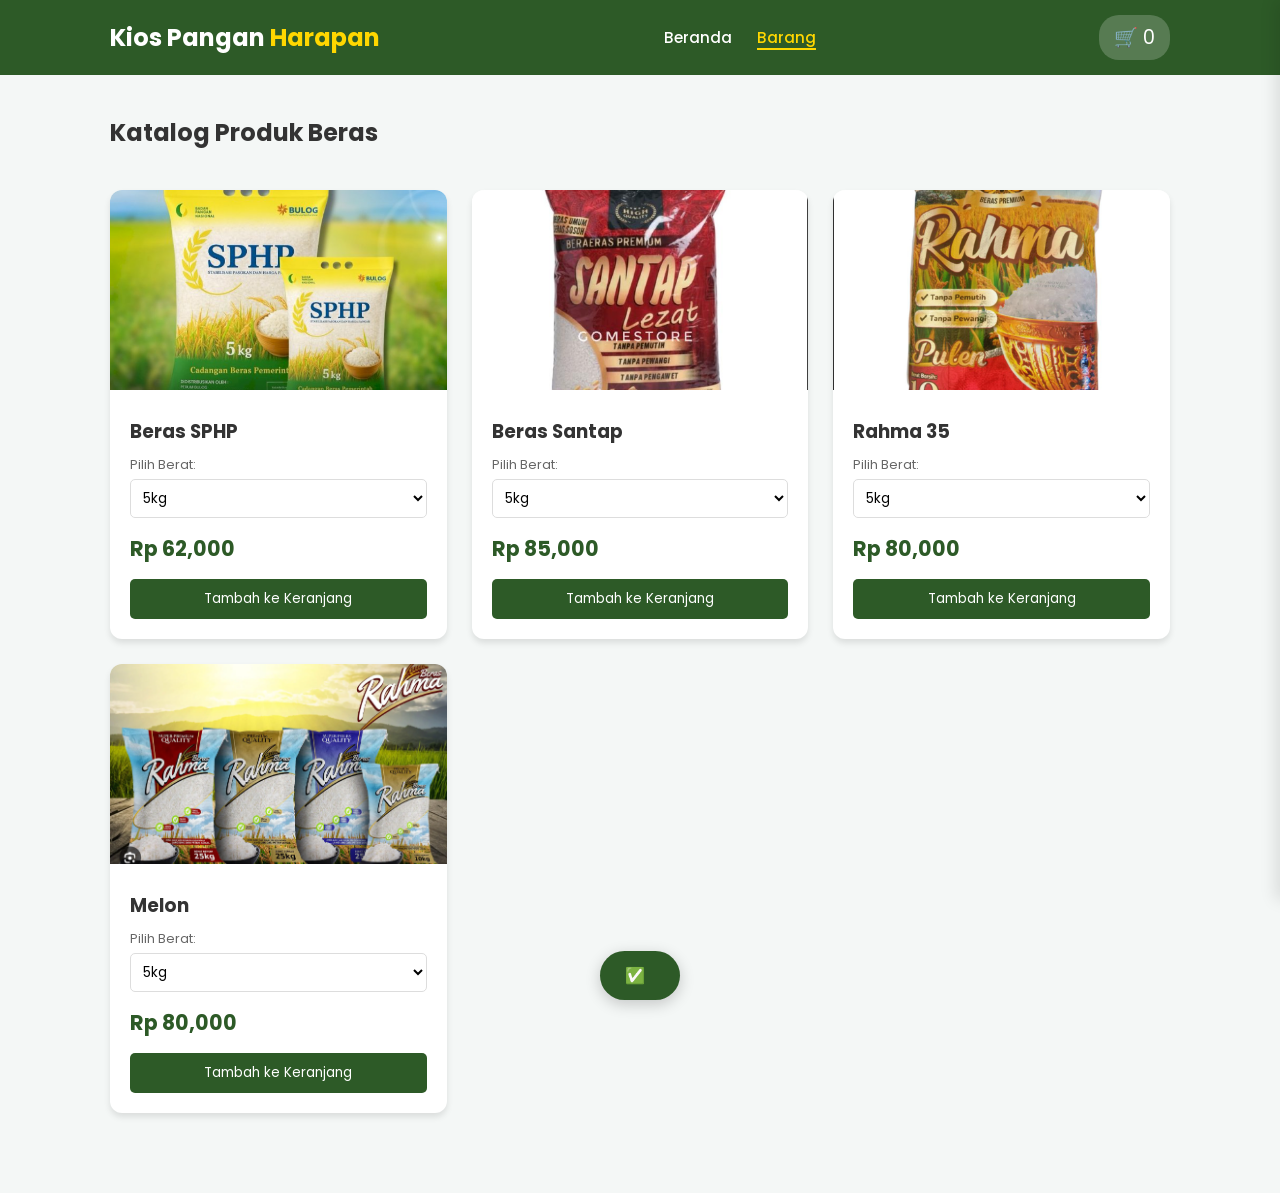
==== barang.html @ 5525b13c "first commit" ====
<!DOCTYPE html>
<html lang="id">
<head>
    <meta charset="UTF-8">
    <meta name="viewport" content="width=device-width, initial-scale=1.0">
    <title>Produk - Kios Pangan Harapan</title>
    <link rel="stylesheet" href="p.css">
    <link href="https://fonts.googleapis.com/css2?family=Poppins:wght@400;700&display=swap" rel="stylesheet">
</head>
<body>
    <nav>
        <div class="container navbar">
            <h1 class="logo">Kios Pangan<span> Harapan</span></h1>
            <ul class="nav-links">
                <li><a href="index.html">Beranda</a></li>
                <li><a href="produk.html" class="active">Barang</a></li>
            </ul>
            <div class="cart-icon" onclick="toggleCart()">
                🛒 <span id="cart-count">0</span>
            </div>
        </div>
    </nav>

    <main class="container page-content">
        <h2 class="section-title">Katalog Produk Beras</h2>
        <div class="products" id="product-list">
            </div>
    </main>

    <div id="cart-sidebar" class="sidebar">
        <div class="sidebar-header">
            <h3>Keranjang Belanja</h3>
            <button onclick="toggleCart()">×</button>
        </div>
        <div id="cart-items"></div>
        <div class="cart-footer">
            <div class="total">Total: <span id="total-price">Rp 0</span></div>
            <button class="btn-checkout" onclick="checkoutWhatsApp()">Pesan ke WhatsApp</button>
        </div>
    </div>

    <div id="notification" class="notification">
        <span id="notif-message"></span>
    </div>

    <script src="p.js"></script>
</body>
</html>
---- p.css ----
* {
    margin: 0;
    padding: 0;
    box-sizing: border-box;
    font-family: 'Poppins', sans-serif;
}

body {
    background-color: #f4f7f6;
    color: #333;
}

.container {
    max-width: 1100px;
    margin: auto;
    padding: 0 20px;
}

/* Navbar */
nav {
    background: #2d5a27;
    color: white;
    padding: 15px 0;
    position: sticky;
    top: 0;
    z-index: 100;
}

.navbar {
    display: flex;
    justify-content: space-between;
    align-items: center;
}

.logo span {
    color: #ffd700;
}

.cart-icon {
    cursor: pointer;
    font-size: 1.2rem;
    background: rgba(255,255,255,0.2);
    padding: 8px 15px;
    border-radius: 20px;
}

/* Hero Section */
.hero {
    /* Gunakan nama file foto Anda di dalam url() */
    background: linear-gradient(rgba(0,0,0,0.6), rgba(0,0,0,0.6)), 
                url('WhatsApp Image 2026-04-24 at 15.52.23.jpeg'); 
    
    background-size: cover;      /* Memastikan gambar menutupi seluruh area */
    background-position: center; /* Memastikan gambar tetap di tengah */
    background-attachment: fixed;/* Opsional: Efek parallax saat di-scroll */
    color: white;
    text-align: center;
    padding: 100px 0;            /* Menambah ruang atas & bawah agar gambar lebih terlihat */
}

.hero h2 { font-size: 2.5rem; }

/* Product Grid */
.products {
    display: grid;
    grid-template-columns: repeat(auto-fit, minmax(280px, 1fr));
    gap: 25px;
    padding: 40px 0;
}

.product-card {
    background: white;
    border-radius: 12px;
    overflow: hidden;
    box-shadow: 0 4px 6px rgba(0,0,0,0.1);
    transition: transform 0.3s ease;
}

.product-card:hover { transform: translateY(-5px); }

.product-card img {
    width: 100%;
    height: 200px;
    object-fit: cover;
}

.product-info { padding: 20px; }
.product-info h3 { margin-bottom: 10px; }
.product-price { color: #2d5a27; font-weight: bold; font-size: 1.2rem; }

.btn-add {
    display: block;
    width: 100%;
    background: #2d5a27;
    color: white;
    border: none;
    padding: 10px;
    margin-top: 15px;
    border-radius: 5px;
    cursor: pointer;
}

/* Sidebar Keranjang */
.sidebar {
    position: fixed;
    right: -350px;
    top: 0;
    width: 350px;
    height: 100%;
    background: white;
    box-shadow: -5px 0 15px rgba(0,0,0,0.1);
    transition: 0.4s;
    z-index: 1000;
    display: flex;
    flex-direction: column;
}

.sidebar.active { right: 0; }

.sidebar-header {
    padding: 20px;
    background: #2d5a27;
    color: white;
    display: flex;
    justify-content: space-between;
}

#cart-items { flex: 1; overflow-y: auto; padding: 20px; }

.cart-footer { padding: 20px; border-top: 1px solid #eee; }

.btn-checkout {
    width: 100%;
    background: #25d366;
    color: white;
    border: none;
    padding: 12px;
    font-weight: bold;
    border-radius: 5px;
    cursor: pointer;
    margin-top: 10px;
}

footer {
    text-align: center;
    padding: 30px;
    background: #333;
    color: white;
    margin-top: 40px;
}

/* Styling Item di dalam Keranjang */
.cart-item {
    display: flex;
    justify-content: space-between;
    align-items: center;
    padding: 15px;
    border-bottom: 1px solid #eee;
}

.cart-item-info h4 {
    font-size: 0.9rem;
    margin-bottom: 5px;
}

.cart-item-controls {
    display: flex;
    align-items: center;
    gap: 10px;
}

.cart-item-controls button {
    background: #eee;
    border: none;
    width: 25px;
    height: 25px;
    cursor: pointer;
    border-radius: 4px;
    font-weight: bold;
}

.cart-item-controls button:hover {
    background: #ddd;
}

.cart-item-controls .btn-remove {
    background: #ff4d4d;
    color: white;
    margin-left: 10px;
}

.cart-item-controls .btn-remove:hover {
    background: #cc0000;
}

/* Notifikasi Toast */
.notification {
    position: fixed;
    bottom: -100px; /* Sembunyi di bawah layar */
    left: 50%;
    transform: translateX(-50%);
    background-color: #2d5a27; /* Hijau sesuai tema Kios Pangan */
    color: white;
    padding: 12px 25px;
    border-radius: 30px;
    box-shadow: 0 4px 15px rgba(0,0,0,0.2);
    transition: bottom 0.5s ease; /* Efek animasi naik-turun */
    z-index: 2000;
    font-weight: 600;
    display: flex;
    align-items: center;
    gap: 10px;
}

/* Munculkan notifikasi */
.notification.show {
    bottom: 30px; /* Naik ke atas layar */
}

/* Tambahkan ikon centang kecil di depan teks */
.notification::before {
    content: '✅';
}

/* Penataan Menu Navigasi */
.navbar {
    display: flex;
    justify-content: space-between;
    align-items: center;
}

.nav-links {
    list-style: none;
    display: flex;
    gap: 25px;
}

.nav-links a {
    color: white;
    text-decoration: none;
    font-weight: 500;
    transition: 0.3s;
    font-size: 0.95rem;
}

.nav-links a:hover {
    color: #ffd700; /* Warna emas saat diarahkan kursor */
}

/* Membuat scroll halaman menjadi halus */
html {
    scroll-behavior: smooth;
}

/* Responsif untuk HP: Sembunyikan menu atau atur jarak */
@media (max-width: 600px) {
    .nav-links {
        display: none; /* Sembunyikan di layar sangat kecil agar tidak berantakan */
    }
}

/* Menandai menu yang sedang dibuka */
.nav-links a.active {
    color: #ffd700;
    border-bottom: 2px solid #ffd700;
}

/* Halaman Beranda Full Screen */
.hero-full {
    height: calc(100vh - 70px); /* Layar penuh minus tinggi navbar */
    background: url('WhatsApp Image 2026-04-24 at 15.52.23.jpeg') no-repeat center/cover;
    color: white;
    text-align: center;
}

.hero-overlay {
    background: rgba(0,0,0,0.7);
    height: 100%;
    display: flex;
    align-items: center;
}

.divider {
    width: 60px;
    height: 4px;
    background: #ffd700;
    margin: 20px auto;
}

.btn-main {
    display: inline-block;
    padding: 15px 40px;
    background: #2d5a27;
    color: white;
    text-decoration: none;
    border-radius: 30px;
    font-weight: bold;
    margin-top: 20px;
}

/* Jarak konten untuk halaman produk */
.page-content {
    padding: 40px 20px;
}

.product-info label {
    display: block;
    font-size: 0.8rem;
    margin-top: 10px;
    color: #666;
}

.product-info select {
    width: 100%;
    padding: 8px;
    margin: 5px 0 15px 0;
    border: 1px solid #ddd;
    border-radius: 5px;
    background-color: #fff;
    cursor: pointer;
    font-family: 'Poppins', sans-serif;
}

.product-price {
    font-size: 1.3rem;
    color: #2d5a27;
    font-weight: bold;
    margin-bottom: 10px;
}
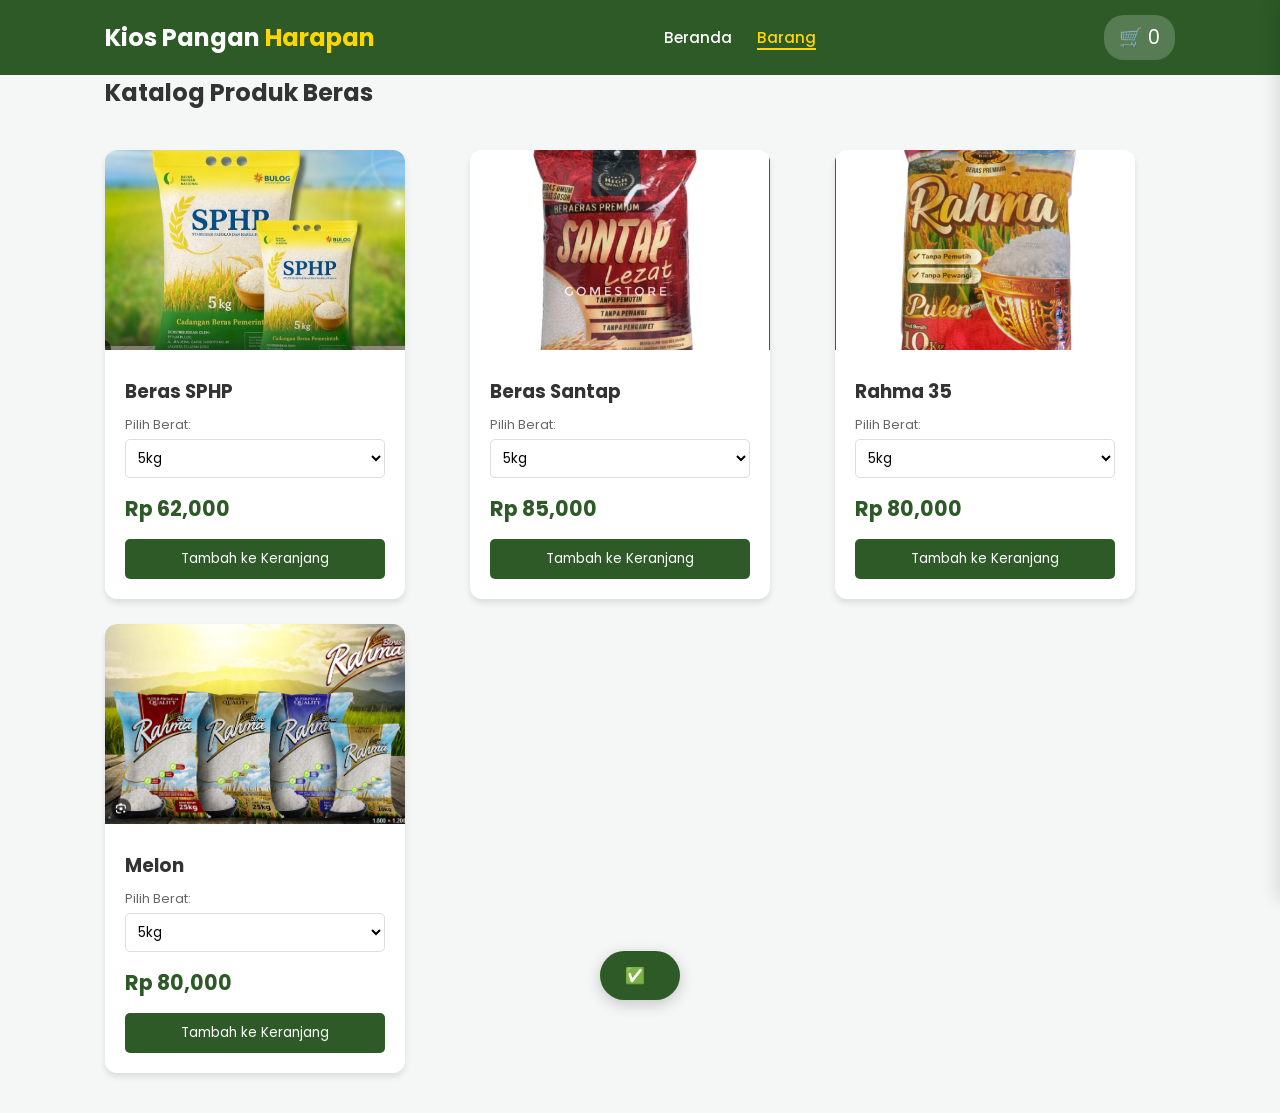
==== commit 7fa14c52: "commit 1" ====
--- a/barang.html
+++ b/barang.html
@@ -2,7 +2,7 @@
 <html lang="id">
 <head>
     <meta charset="UTF-8">
-    <meta name="viewport" content="width=device-width, initial-scale=1.0">
+    <meta name="viewport" content="width=1200">
     <title>Produk - Kios Pangan Harapan</title>
     <link rel="stylesheet" href="p.css">
     <link href="https://fonts.googleapis.com/css2?family=Poppins:wght@400;700&display=swap" rel="stylesheet">
--- a/p.css
+++ b/p.css
@@ -326,4 +326,37 @@
     color: #2d5a27;
     font-weight: bold;
     margin-bottom: 10px;
+}
+
+/* Perbaikan error pada kartu produk */
+.product-card {
+    /* Gunakan box-shadow, bukan shadow saja */
+    box-shadow: 0 4px 6px rgba(0,0,0,0.1); 
+    transition: transform 0.3s ease;
+    width: 300px; /* Mengunci lebar kartu agar tidak gepeng */
+}
+
+/* Mengunci lebar utama website */
+.container {
+    width: 1200px; /* Lebar standar laptop */
+    margin: 0 auto;
+    padding: 0 15px;
+}
+
+/* Pastikan navbar tidak berantakan */
+.navbar {
+    display: flex;
+    justify-content: space-between;
+    align-items: center;
+    width: 1200px;
+}
+
+/* Hapus atau nonaktifkan Media Queries (@media) */
+/* Jika Anda punya kode @media (max-width: ...), sebaiknya hapus 
+   agar tampilan tidak berubah saat layar mengecil */
+
+   /* Halaman Beranda Tetap Besar */
+.hero-full .welcome-title {
+    font-size: 70px; /* Gunakan PX agar ukurannya konsisten di semua layar */
+    text-shadow: 3px 3px 10px rgba(0,0,0,0.7);
 }
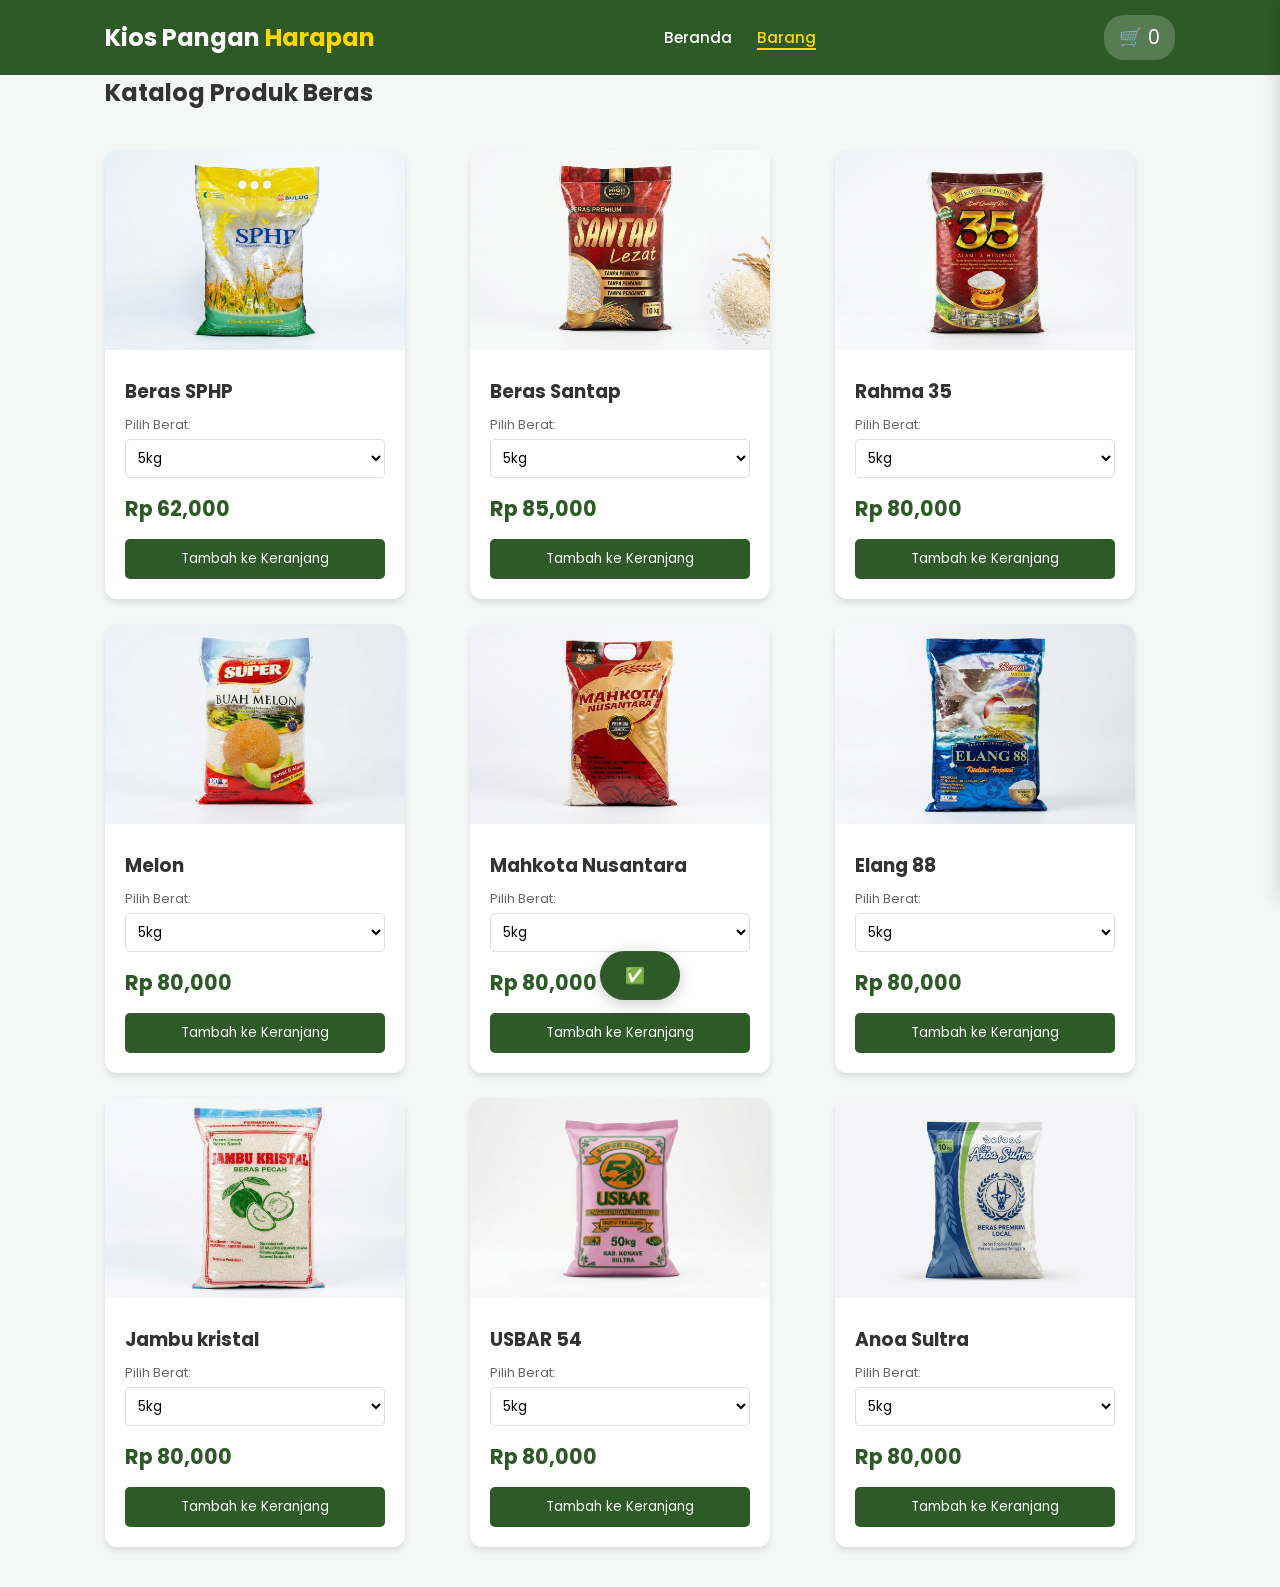
==== commit f9602651: "commit 3" ====
--- a/barang.html
+++ b/barang.html
@@ -34,10 +34,20 @@
         </div>
         <div id="cart-items"></div>
         <div class="cart-footer">
-            <div class="total">Total: <span id="total-price">Rp 0</span></div>
-            <button class="btn-checkout" onclick="checkoutWhatsApp()">Pesan ke WhatsApp</button>
-        </div>
+    <div class="user-details">
+        <input type="text" id="user-name" placeholder="Nama Lengkap" required>
+        <textarea id="user-address" placeholder="Alamat Pengiriman Lengkap" rows="2" required></textarea>
     </div>
+    
+    <div class="total-container">
+        <span>Total Estimasi:</span>
+        <span id="total-price" class="price-big">Rp 0</span>
+    </div>
+    
+    <button class="btn-checkout" onclick="checkoutWhatsApp()">
+        Pesan Lewat WhatsApp
+    </button>
+
 
     <div id="notification" class="notification">
         <span id="notif-message"></span>
--- a/p.css
+++ b/p.css
@@ -359,4 +359,29 @@
 .hero-full .welcome-title {
     font-size: 70px; /* Gunakan PX agar ukurannya konsisten di semua layar */
     text-shadow: 3px 3px 10px rgba(0,0,0,0.7);
+}
+
+.user-details {
+    padding: 15px;
+    background: #f9f9f9;
+    border-top: 1px solid #eee;
+    display: flex;
+    flex-direction: column;
+    gap: 10px;
+}
+
+.user-details input, 
+.user-details textarea {
+    width: 100%;
+    padding: 10px;
+    border: 1px solid #ddd;
+    border-radius: 8px;
+    font-family: 'Poppins', sans-serif;
+    font-size: 0.9rem;
+    outline: none;
+}
+
+.user-details input:focus, 
+.user-details textarea:focus {
+    border-color: #2d5a27; /* Hijau Kios Pangan */
 }
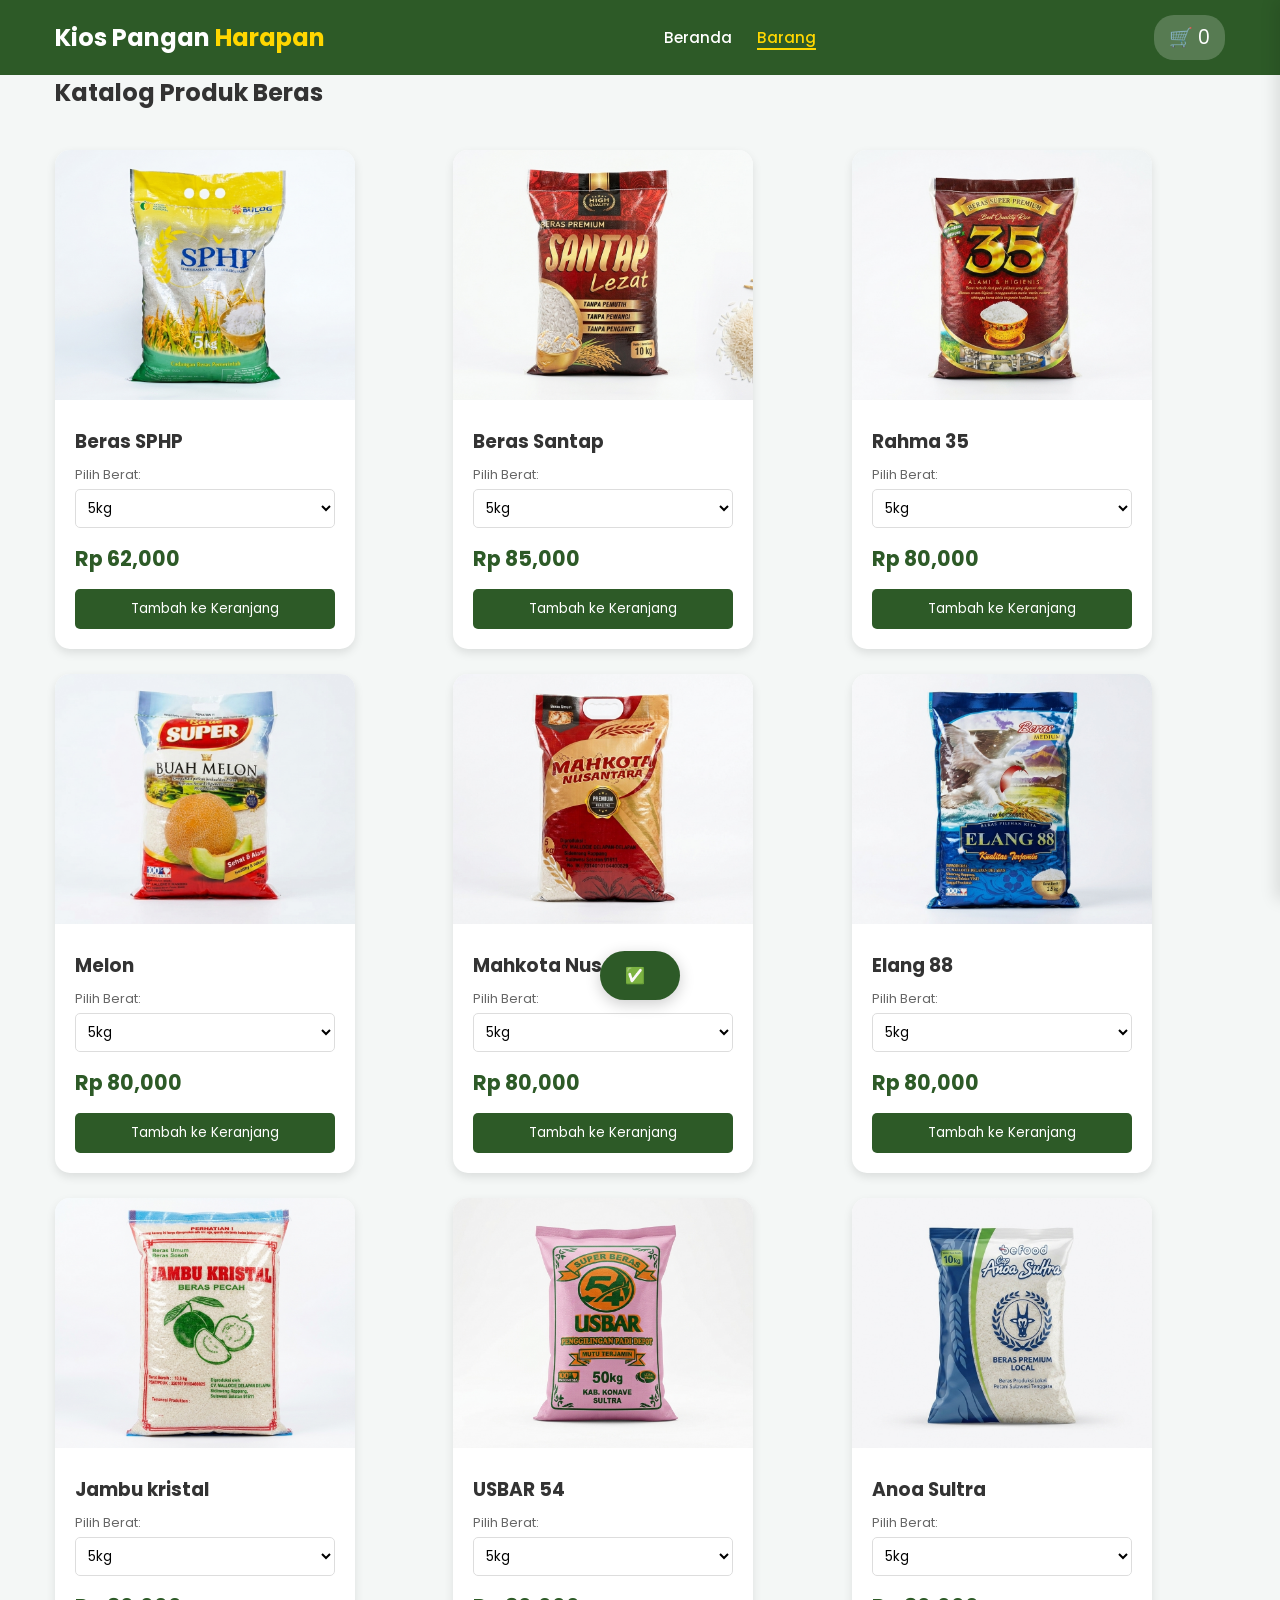
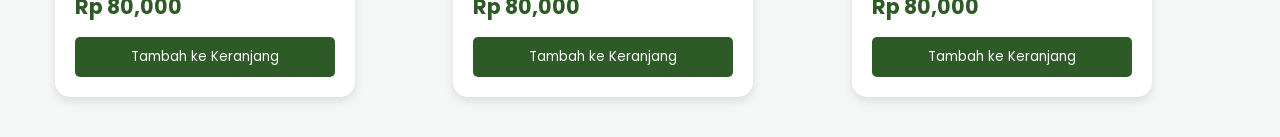
==== commit 452e8b69: "commit 4" ====
--- a/barang.html
+++ b/barang.html
@@ -2,7 +2,7 @@
 <html lang="id">
 <head>
     <meta charset="UTF-8">
-    <meta name="viewport" content="width=1200">
+    <meta name="viewport" content="width=device-width, initial-scale=1.0">
     <title>Produk - Kios Pangan Harapan</title>
     <link rel="stylesheet" href="p.css">
     <link href="https://fonts.googleapis.com/css2?family=Poppins:wght@400;700&display=swap" rel="stylesheet">
--- a/p.css
+++ b/p.css
@@ -384,4 +384,49 @@
 .user-details input:focus, 
 .user-details textarea:focus {
     border-color: #2d5a27; /* Hijau Kios Pangan */
+}
+
+/* --- Penyesuaian Lebar Kontainer --- */
+.container {
+    width: 95%; /* Gunakan persentase agar fleksibel */
+    max-width: 1200px; /* Batas maksimal untuk laptop */
+    margin: 0 auto;
+}
+
+/* --- Mengatur Kartu Produk agar Besar di HP --- */
+@media screen and (max-width: 768px) {
+    /* Membuat kartu produk berjejer 2 kolom (atau 1 jika ingin lebih besar lagi) */
+    #product-list {
+        display: grid;
+        grid-template-columns: repeat(auto-fit, minmax(280px, 1fr)); 
+        gap: 20px;
+    }
+
+    .product-card {
+        width: 100%; /* Kartu mengikuti lebar kolom */
+    }
+
+    /* Memperbesar teks judul di Beranda untuk HP */
+    .hero-full .welcome-title {
+        font-size: 2.5rem; /* Ukuran yang pas untuk layar HP */
+    }
+
+    .hero-full .welcome-title span {
+        font-size: 1.2rem;
+    }
+}
+
+/* --- Perbaikan Error 'shadow' yang Anda alami --- */
+.product-card {
+    background: white;
+    border-radius: 15px;
+    overflow: hidden;
+    box-shadow: 0 4px 10px rgba(0,0,0,0.1); /* Gunakan 'box-shadow', bukan 'shadow' */
+    transition: transform 0.3s ease;
+}
+
+.product-card img {
+    width: 100%;
+    height: 250px; /* Berikan tinggi yang cukup agar gambar terlihat besar */
+    object-fit: cover; /* Agar gambar tidak gepeng */
 }
